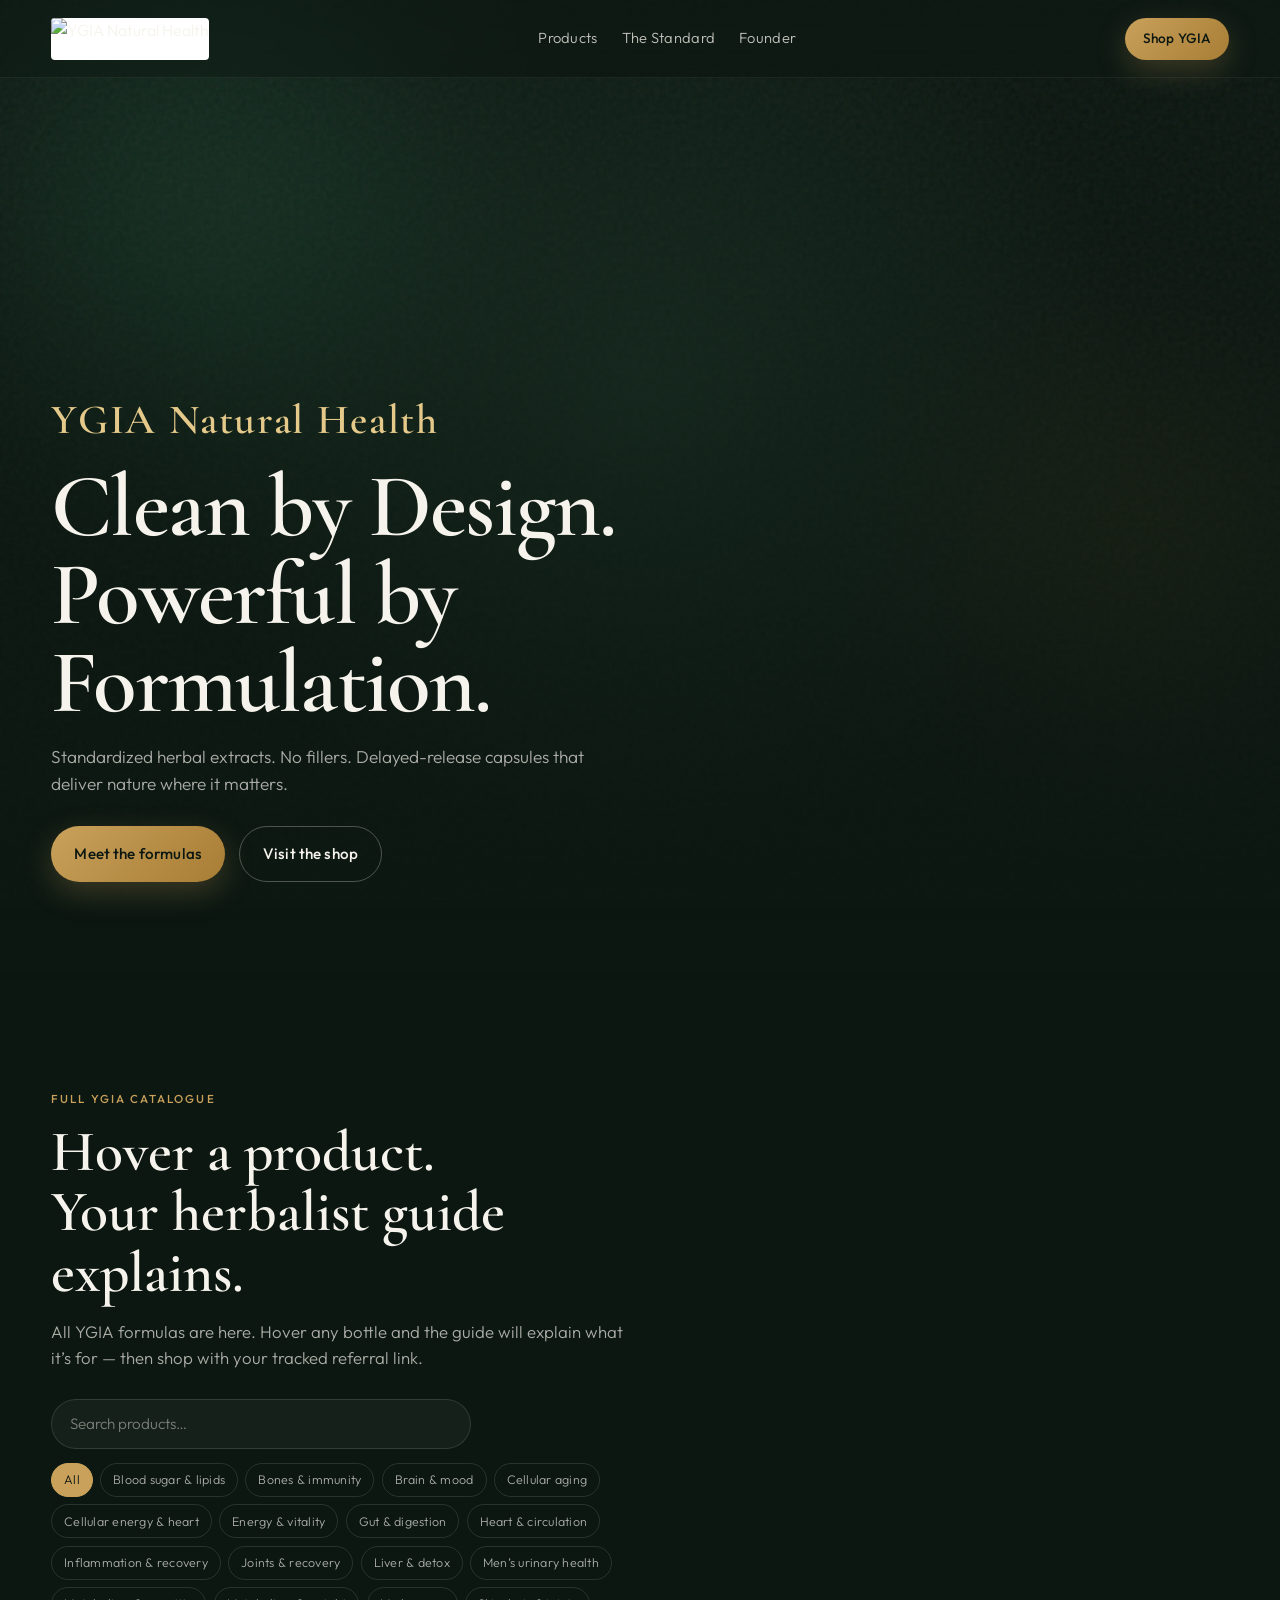
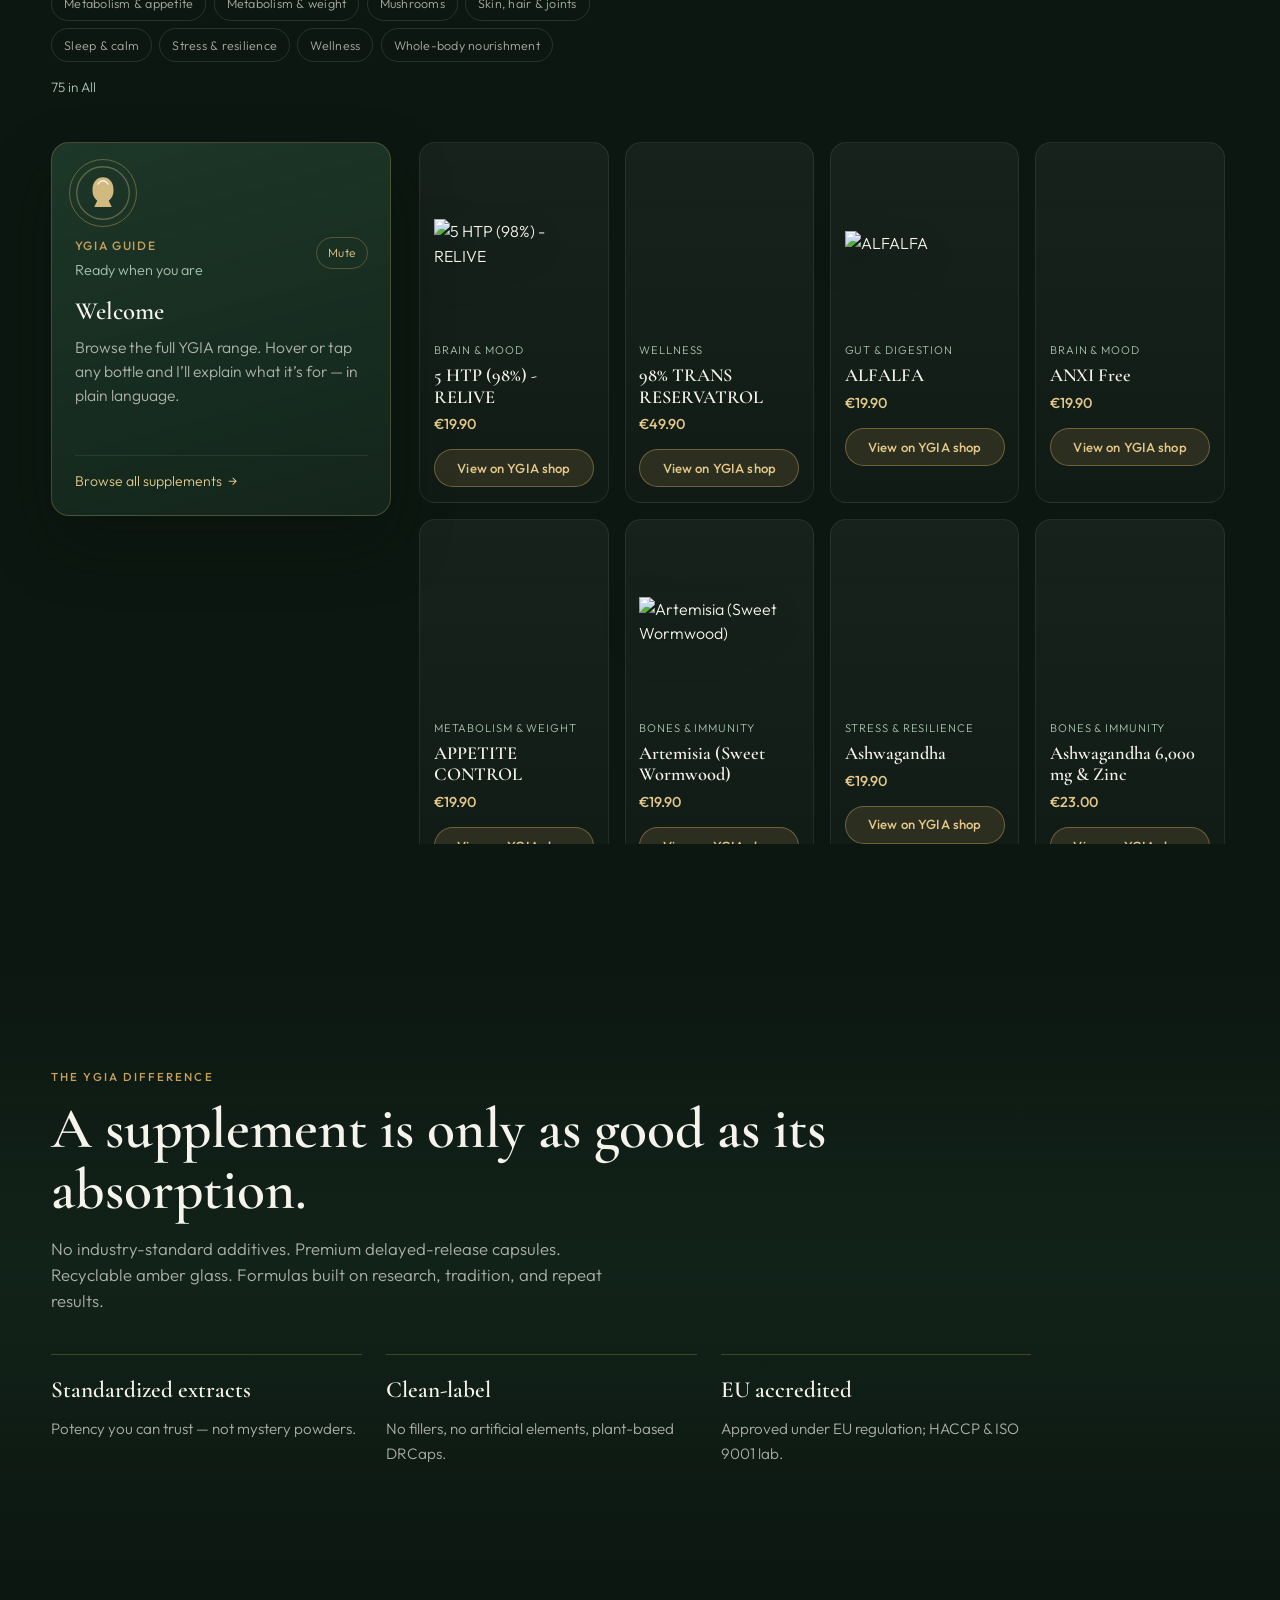
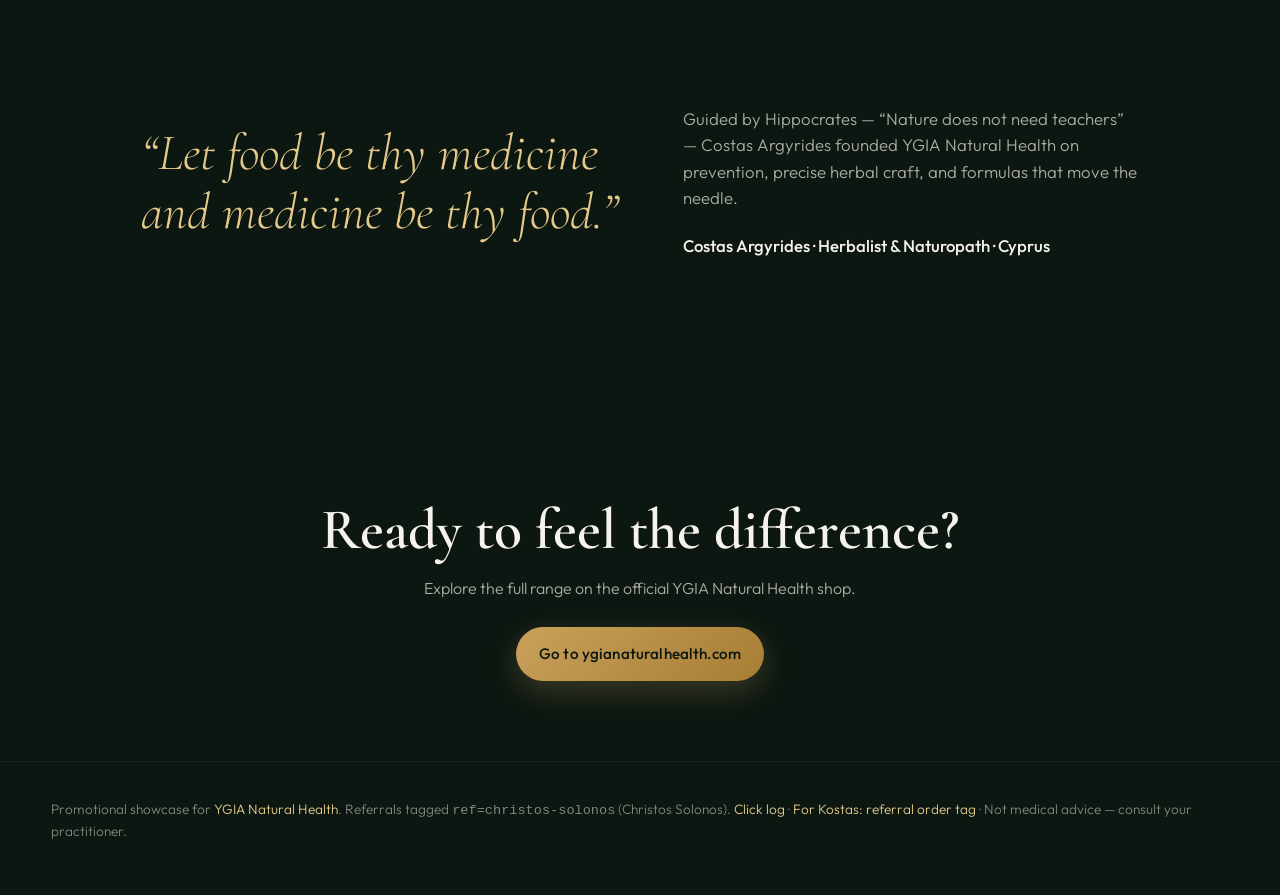
==== index.html @ 32412431 "Add YGIA promotional site with voice guide and referral tracking. Co-authored-by: Cursor <cursoragen" ====
<!DOCTYPE html>
<html lang="en">
<head>
  <meta charset="UTF-8" />
  <meta name="viewport" content="width=device-width, initial-scale=1.0, viewport-fit=cover" />
  <meta name="theme-color" content="#0c1711" />
  <meta name="apple-mobile-web-app-capable" content="yes" />
  <title>YGIA Natural Health — Clean by Design. Powerful by Formulation.</title>
  <meta name="description" content="Promotional showcase for YGIA Natural Health: standardized herbal extracts in delayed-release capsules. Hover or tap a product to hear what it’s for." />
  <link rel="preconnect" href="https://fonts.googleapis.com" />
  <link rel="preconnect" href="https://fonts.gstatic.com" crossorigin />
  <link href="https://fonts.googleapis.com/css2?family=Cormorant+Garamond:ital,wght@0,500;0,600;0,700;1,500&family=Outfit:wght@300;400;500;600&display=swap" rel="stylesheet" />
  <link rel="stylesheet" href="styles.css?v=shopbtn1" />
</head>
<body>
  <div class="ambient" aria-hidden="true">
    <div class="ambient__glow ambient__glow--one"></div>
    <div class="ambient__glow ambient__glow--two"></div>
    <div class="ambient__grain"></div>
  </div>

  <header class="site-header">
    <a class="brand" href="#top" aria-label="YGIA Natural Health home">
      <img src="https://cdn.shopify.com/s/files/1/2675/6274/files/YGIA_NATURAL_LOGO-01.jpg?height=120&width=240" alt="YGIA Natural Health" />
    </a>
    <nav class="nav" id="site-nav">
      <a href="#products">Products</a>
      <a href="#standard">The Standard</a>
      <a href="#founder">Founder</a>
    </nav>
    <a class="btn btn--small header-shop" href="https://ygianaturalhealth.com/collections/all-products" target="_blank" rel="noopener" data-affiliate-link="header-shop">Shop YGIA</a>
    <button type="button" class="menu-toggle" id="menu-toggle" aria-expanded="false" aria-controls="site-nav" aria-label="Open menu">
      <span></span><span></span><span></span>
    </button>
  </header>

  <main id="top">
    <section class="hero">
      <div class="hero__media" aria-hidden="true">
        <img
          src="https://cdn.shopify.com/s/files/1/2675/6274/files/2026WEB_HIGHPOTENCYENZYME-FRONT.png?v=1778497378"
          alt=""
          class="hero__bottle hero__bottle--left"
        />
        <img
          src="https://cdn.shopify.com/s/files/1/2675/6274/files/2026WEB_GLP1SUPPORT-FRONT_1.png?v=1778496040"
          alt=""
          class="hero__bottle hero__bottle--center"
        />
        <img
          src="https://cdn.shopify.com/s/files/1/2675/6274/files/WEB_2025_LONGEVITY_DELAYED_CAPSULE_1.png?v=1752143667"
          alt=""
          class="hero__bottle hero__bottle--right"
        />
      </div>
      <div class="hero__content">
        <p class="brand-mark">YGIA Natural Health</p>
        <h1>Clean by Design.<br />Powerful by Formulation.</h1>
        <p class="hero__lead">
          Standardized herbal extracts. No fillers. Delayed-release capsules that deliver nature where it matters.
        </p>
        <div class="hero__actions">
          <a class="btn" href="#products">Meet the formulas</a>
          <a class="btn btn--ghost" href="https://ygianaturalhealth.com/" target="_blank" rel="noopener" data-affiliate-link="hero-shop">Visit the shop</a>
        </div>
      </div>
    </section>

    <section class="products" id="products">
      <div class="section-intro">
        <p class="eyebrow">Full YGIA catalogue</p>
        <h2 class="headline-desktop">Hover a product.<br />Your herbalist guide explains.</h2>
        <h2 class="headline-mobile">Choose a category.<br />Then tap a product.</h2>
        <p class="section-copy copy-desktop">
          All YGIA formulas are here. Hover any bottle and the guide will explain what it’s for — then shop with your tracked referral link.
        </p>
        <p class="section-copy copy-mobile">
          Pick a health category first to keep the list short. Then tap a bottle to hear what it’s for.
        </p>
        <div class="catalog-tools">
          <button type="button" class="category-back" id="category-back" hidden>
            ← All categories
          </button>
          <label class="catalog-search" id="catalog-search-wrap">
            <span class="visually-hidden">Search products</span>
            <input id="product-search" type="search" placeholder="Search products…" autocomplete="off" />
          </label>
          <div class="catalog-filters" id="product-filters" role="tablist" aria-label="Product categories"></div>
          <p class="catalog-count" id="product-count"></p>
        </div>
      </div>

      <div class="showcase">
        <aside class="guide" id="guide" aria-live="polite">
          <button type="button" class="guide__handle" id="guide-toggle" aria-expanded="false" aria-label="Expand guide">
            <span></span>
          </button>
          <div class="guide__top">
            <div class="guide__avatar" aria-hidden="true">
              <span class="guide__pulse"></span>
              <svg viewBox="0 0 64 64" fill="none" xmlns="http://www.w3.org/2000/svg">
                <circle cx="32" cy="32" r="30" stroke="currentColor" stroke-width="1.5" opacity=".35"/>
                <path d="M32 14c-6.5 0-12 5.2-12 14v2c0 4.4 2.1 8.3 5.4 10.8L22 48h20l-3.4-7.2C41.9 38.3 44 34.4 44 30v-2c0-8.8-5.5-14-12-14z" fill="currentColor" opacity=".9"/>
                <path d="M26 22c2-3 5-4 6-4s4 1 6 4" stroke="#f3efe6" stroke-width="1.5" stroke-linecap="round"/>
              </svg>
            </div>
            <div class="guide__header">
              <div class="guide__meta">
                <p class="guide__label">YGIA Guide</p>
                <p class="guide__status" id="guide-status">Ready when you are</p>
              </div>
              <button type="button" class="guide__mute" id="guide-mute" aria-pressed="false" title="Mute voice">Mute</button>
            </div>
          </div>
          <div class="guide__speech">
            <p class="guide__product" id="guide-product">Welcome</p>
            <p class="guide__text" id="guide-text">
              Tap or hover any product and I’ll explain what it’s formulated for — heart, metabolism, calm, longevity, and more.
            </p>
          </div>
          <a class="guide__cta" id="guide-cta" href="https://ygianaturalhealth.com/collections/all-products" target="_blank" rel="noopener">
            Browse all supplements
          </a>
        </aside>

        <div class="product-grid" id="product-grid" role="list"></div>
      </div>
    </section>

    <section class="standard" id="standard">
      <div class="standard__inner">
        <p class="eyebrow">The YGIA difference</p>
        <h2>A supplement is only as good as its absorption.</h2>
        <p class="section-copy">
          No industry-standard additives. Premium delayed-release capsules. Recyclable amber glass. Formulas built on research, tradition, and repeat results.
        </p>
        <ul class="pillars">
          <li>
            <strong>Standardized extracts</strong>
            <span>Potency you can trust — not mystery powders.</span>
          </li>
          <li>
            <strong>Clean-label</strong>
            <span>No fillers, no artificial elements, plant-based DRCaps.</span>
          </li>
          <li>
            <strong>EU accredited</strong>
            <span>Approved under EU regulation; HACCP &amp; ISO 9001 lab.</span>
          </li>
        </ul>
      </div>
    </section>

    <section class="founder" id="founder">
      <blockquote>
        <p>“Let food be thy medicine and medicine be thy food.”</p>
      </blockquote>
      <div class="founder__body">
        <p>
          Guided by Hippocrates — “Nature does not need teachers” — Costas Argyrides founded YGIA Natural Health on prevention, precise herbal craft, and formulas that move the needle.
        </p>
        <p class="founder__name">Costas Argyrides · Herbalist &amp; Naturopath · Cyprus</p>
      </div>
    </section>

    <section class="closing">
      <h2>Ready to feel the difference?</h2>
      <p>Explore the full range on the official YGIA Natural Health shop.</p>
      <a class="btn" href="https://ygianaturalhealth.com/" target="_blank" rel="noopener" data-affiliate-link="closing-shop">Go to ygianaturalhealth.com</a>
    </section>
  </main>

  <nav class="mobile-dock" aria-label="Mobile shortcuts">
    <a href="#products">Products</a>
    <a href="https://ygianaturalhealth.com/collections/all-products" target="_blank" rel="noopener" data-affiliate-link="mobile-dock-shop">Shop</a>
    <a href="#founder">About</a>
  </nav>

  <footer class="site-footer">
    <p>
      Promotional showcase for
      <a href="https://ygianaturalhealth.com/" target="_blank" rel="noopener" data-affiliate-link="footer">YGIA Natural Health</a>.
      Referrals tagged <code>ref=christos-solonos</code> (Christos Solonos).
      <a href="clicks.html">Click log</a>
      ·
      <a href="kostas-email-setup.html">For Kostas: referral order tag</a>
      · Not medical advice — consult your practitioner.
    </p>
  </footer>

  <script src="affiliate.js"></script>
  <script src="products.js"></script>
  <script src="app.js"></script>
</body>
</html>
---- styles.css ----
:root {
  --forest: #14261c;
  --forest-deep: #0c1711;
  --moss: #2f5a42;
  --sage: #a8c4b0;
  --mist: #e7efe8;
  --ivory: #f6f3ec;
  --amber: #c9a15b;
  --amber-soft: #e4c98a;
  --ink: #1c241e;
  --muted: rgba(246, 243, 236, 0.68);
  --glass: rgba(246, 243, 236, 0.08);
  --line: rgba(201, 161, 91, 0.28);
  --font-display: "Cormorant Garamond", Georgia, serif;
  --font-body: "Outfit", system-ui, sans-serif;
  --radius: 18px;
  --shadow: 0 28px 60px rgba(8, 16, 12, 0.35);
}

*,
*::before,
*::after {
  box-sizing: border-box;
}

html {
  scroll-behavior: smooth;
}

body {
  margin: 0;
  min-height: 100vh;
  font-family: var(--font-body);
  font-weight: 300;
  color: var(--ivory);
  background: var(--forest-deep);
  line-height: 1.55;
  overflow-x: hidden;
}

img {
  max-width: 100%;
  display: block;
}

a {
  color: inherit;
  text-decoration: none;
}

.ambient {
  position: fixed;
  inset: 0;
  pointer-events: none;
  z-index: 0;
  overflow: hidden;
}

.ambient__glow {
  position: absolute;
  border-radius: 50%;
  filter: blur(80px);
  opacity: 0.55;
}

.ambient__glow--one {
  width: 52vw;
  height: 52vw;
  top: -12%;
  left: -10%;
  background: radial-gradient(circle, #2d6a4a 0%, transparent 70%);
  animation: drift 18s ease-in-out infinite alternate;
}

.ambient__glow--two {
  width: 40vw;
  height: 40vw;
  right: -8%;
  bottom: 10%;
  background: radial-gradient(circle, #8a6a2e 0%, transparent 70%);
  opacity: 0.28;
  animation: drift 22s ease-in-out infinite alternate-reverse;
}

.ambient__grain {
  position: absolute;
  inset: 0;
  opacity: 0.08;
  background-image: url("data:image/svg+xml,%3Csvg viewBox='0 0 200 200' xmlns='http://www.w3.org/2000/svg'%3E%3Cfilter id='n'%3E%3CfeTurbulence type='fractalNoise' baseFrequency='0.85' numOctaves='4' stitchTiles='stitch'/%3E%3C/filter%3E%3Crect width='100%25' height='100%25' filter='url(%23n)'/%3E%3C/svg%3E");
}

@keyframes drift {
  from { transform: translate3d(0, 0, 0) scale(1); }
  to { transform: translate3d(4%, 6%, 0) scale(1.08); }
}

.site-header,
main,
.site-footer {
  position: relative;
  z-index: 1;
}

.site-header {
  display: flex;
  align-items: center;
  justify-content: space-between;
  gap: 1.5rem;
  padding: 1.1rem clamp(1.25rem, 4vw, 3.5rem);
  border-bottom: 1px solid rgba(255, 255, 255, 0.06);
  backdrop-filter: blur(14px);
  background: rgba(12, 23, 17, 0.55);
  position: sticky;
  top: 0;
  z-index: 20;
}

.brand img {
  height: 42px;
  width: auto;
  border-radius: 4px;
  mix-blend-mode: lighten;
  background: #fff;
}

.nav {
  display: flex;
  gap: 1.5rem;
  font-size: 0.92rem;
  letter-spacing: 0.02em;
}

.nav a {
  opacity: 0.78;
  transition: opacity 0.2s ease, color 0.2s ease;
}

.nav a:hover {
  opacity: 1;
  color: var(--amber-soft);
}

.btn {
  display: inline-flex;
  align-items: center;
  justify-content: center;
  padding: 0.95rem 1.45rem;
  border-radius: 999px;
  background: linear-gradient(135deg, var(--amber), #a87d35);
  color: var(--forest-deep);
  font-weight: 500;
  font-size: 0.95rem;
  letter-spacing: 0.01em;
  transition: transform 0.25s ease, box-shadow 0.25s ease, filter 0.25s ease;
  box-shadow: 0 10px 30px rgba(201, 161, 91, 0.25);
}

.btn:hover {
  transform: translateY(-2px);
  filter: brightness(1.05);
}

.btn--small {
  padding: 0.65rem 1.1rem;
  font-size: 0.85rem;
}

.btn--ghost {
  background: transparent;
  color: var(--ivory);
  border: 1px solid rgba(246, 243, 236, 0.28);
  box-shadow: none;
}

.btn--ghost:hover {
  border-color: var(--amber);
  color: var(--amber-soft);
}

.hero {
  min-height: min(100vh, 920px);
  display: grid;
  align-items: end;
  padding: clamp(2rem, 6vw, 5rem) clamp(1.25rem, 4vw, 3.5rem) clamp(3rem, 8vw, 6rem);
  position: relative;
  isolation: isolate;
}

.hero__media {
  position: absolute;
  inset: 0;
  z-index: -1;
  display: grid;
  place-items: center;
  overflow: hidden;
}

.hero__media::after {
  content: "";
  position: absolute;
  inset: 0;
  background:
    linear-gradient(180deg, rgba(12, 23, 17, 0.25) 0%, rgba(12, 23, 17, 0.55) 42%, rgba(12, 23, 17, 0.92) 100%),
    radial-gradient(ellipse at 50% 35%, rgba(47, 90, 66, 0.45), transparent 55%);
}

.hero__bottle {
  position: absolute;
  width: min(28vw, 320px);
  filter: drop-shadow(0 30px 40px rgba(0, 0, 0, 0.45));
  animation: float 7s ease-in-out infinite;
}

.hero__bottle--left {
  left: 8%;
  top: 18%;
  transform: rotate(-8deg);
  opacity: 0.7;
  animation-delay: -1.5s;
}

.hero__bottle--center {
  width: min(36vw, 420px);
  top: 8%;
  animation-duration: 8.5s;
}

.hero__bottle--right {
  right: 8%;
  top: 22%;
  transform: rotate(8deg);
  opacity: 0.7;
  animation-delay: -3s;
}

@keyframes float {
  0%, 100% { translate: 0 0; }
  50% { translate: 0 -14px; }
}

.hero__content {
  max-width: 720px;
  animation: rise 1s ease both;
}

.brand-mark {
  font-family: var(--font-display);
  font-size: clamp(1.8rem, 4vw, 2.6rem);
  font-weight: 600;
  letter-spacing: 0.04em;
  color: var(--amber-soft);
  margin: 0 0 0.65rem;
}

.hero h1 {
  font-family: var(--font-display);
  font-size: clamp(2.8rem, 8vw, 5.6rem);
  font-weight: 600;
  line-height: 0.98;
  margin: 0 0 1.1rem;
  letter-spacing: -0.02em;
}

.hero__lead {
  max-width: 34rem;
  font-size: 1.08rem;
  color: var(--muted);
  margin: 0 0 1.8rem;
}

.hero__actions {
  display: flex;
  flex-wrap: wrap;
  gap: 0.85rem;
}

@keyframes rise {
  from { opacity: 0; transform: translateY(24px); }
  to { opacity: 1; transform: translateY(0); }
}

.products,
.standard,
.founder,
.closing {
  padding: clamp(4rem, 10vw, 7rem) clamp(1.25rem, 4vw, 3.5rem);
}

.section-intro {
  max-width: 640px;
  margin-bottom: 2.75rem;
}

.eyebrow {
  text-transform: uppercase;
  letter-spacing: 0.18em;
  font-size: 0.72rem;
  color: var(--amber);
  margin: 0 0 0.85rem;
  font-weight: 500;
}

.section-intro h2,
.standard h2,
.closing h2 {
  font-family: var(--font-display);
  font-size: clamp(2.2rem, 5vw, 3.6rem);
  line-height: 1.05;
  font-weight: 600;
  margin: 0 0 1rem;
}

.section-copy {
  color: var(--muted);
  max-width: 36rem;
  margin: 0;
  font-size: 1.05rem;
}

.visually-hidden {
  position: absolute;
  width: 1px;
  height: 1px;
  padding: 0;
  margin: -1px;
  overflow: hidden;
  clip: rect(0, 0, 0, 0);
  border: 0;
}

.catalog-tools {
  margin-top: 1.75rem;
  display: grid;
  gap: 0.9rem;
  max-width: 920px;
}

.catalog-search input {
  width: 100%;
  max-width: 420px;
  appearance: none;
  border: 1px solid rgba(255, 255, 255, 0.12);
  background: rgba(255, 255, 255, 0.04);
  color: var(--ivory);
  border-radius: 999px;
  padding: 0.75rem 1.1rem;
  font: inherit;
  font-size: 0.95rem;
}

.catalog-search input::placeholder {
  color: rgba(246, 243, 236, 0.45);
}

.catalog-search input:focus {
  outline: none;
  border-color: rgba(201, 161, 91, 0.55);
}

.catalog-filters {
  display: flex;
  flex-wrap: wrap;
  gap: 0.45rem;
}

.catalog-filters button {
  appearance: none;
  border: 1px solid rgba(255, 255, 255, 0.12);
  background: transparent;
  color: var(--muted);
  border-radius: 999px;
  padding: 0.4rem 0.75rem;
  font: inherit;
  font-size: 0.78rem;
  letter-spacing: 0.02em;
  cursor: pointer;
  transition: border-color 0.2s ease, color 0.2s ease, background 0.2s ease;
}

.catalog-filters button:hover,
.catalog-filters button.is-active {
  color: var(--forest-deep);
  background: var(--amber);
  border-color: var(--amber);
}

.catalog-count {
  margin: 0;
  color: var(--sage);
  font-size: 0.85rem;
}

.category-back {
  display: none;
  appearance: none;
  border: 1px solid rgba(201, 161, 91, 0.35);
  background: rgba(201, 161, 91, 0.1);
  color: var(--amber-soft);
  border-radius: 999px;
  padding: 0.55rem 0.95rem;
  font: inherit;
  font-size: 0.88rem;
  font-weight: 500;
  cursor: pointer;
  width: fit-content;
}

.category-back:active {
  filter: brightness(1.08);
}

.category-card {
  appearance: none;
  width: 100%;
  border: 1px solid rgba(255, 255, 255, 0.1);
  background: linear-gradient(90deg, rgba(255, 255, 255, 0.05), rgba(255, 255, 255, 0.02));
  border-radius: 18px;
  color: inherit;
  font: inherit;
  text-align: left;
  cursor: pointer;
  display: grid;
  grid-template-columns: 72px 1fr auto;
  gap: 0.85rem;
  align-items: center;
  padding: 0.7rem 0.9rem 0.7rem 0.7rem;
  min-height: 92px;
  -webkit-tap-highlight-color: transparent;
}

.category-card:active {
  border-color: rgba(201, 161, 91, 0.55);
  background: linear-gradient(90deg, rgba(201, 161, 91, 0.14), rgba(255, 255, 255, 0.03));
}

.category-card__image {
  width: 72px;
  height: 72px;
  display: grid;
  place-items: center;
}

.category-card__image img {
  max-width: 68px;
  max-height: 68px;
  filter: drop-shadow(0 8px 12px rgba(0, 0, 0, 0.3));
}

.category-card__name {
  margin: 0 0 0.2rem;
  font-family: var(--font-display);
  font-size: 1.15rem;
  font-weight: 600;
  line-height: 1.15;
}

.category-card__count {
  margin: 0;
  color: var(--sage);
  font-size: 0.82rem;
}

.category-card__chevron {
  color: var(--amber-soft);
  font-size: 1.1rem;
}


.showcase {
  display: grid;
  grid-template-columns: minmax(260px, 340px) 1fr;
  gap: 1.75rem;
  align-items: start;
}

.guide {
  position: sticky;
  top: 5.5rem;
  padding: 1.4rem;
  border: 1px solid var(--line);
  border-radius: var(--radius);
  background:
    linear-gradient(165deg, rgba(47, 90, 66, 0.35), rgba(20, 38, 28, 0.85)),
    rgba(20, 38, 28, 0.9);
  box-shadow: var(--shadow);
  min-height: 320px;
  display: flex;
  flex-direction: column;
  gap: 1rem;
  transition: border-color 0.3s ease, box-shadow 0.3s ease;
}

.guide.is-active {
  border-color: rgba(201, 161, 91, 0.55);
  box-shadow: 0 28px 60px rgba(8, 16, 12, 0.45), 0 0 0 1px rgba(201, 161, 91, 0.15);
}

.guide__avatar {
  width: 56px;
  height: 56px;
  color: var(--amber-soft);
  position: relative;
}

.guide__pulse {
  position: absolute;
  inset: -6px;
  border-radius: 50%;
  border: 1px solid rgba(201, 161, 91, 0.45);
  animation: pulse 2.4s ease-out infinite;
}

@keyframes pulse {
  0% { transform: scale(0.9); opacity: 0.8; }
  100% { transform: scale(1.25); opacity: 0; }
}

.guide__header {
  display: flex;
  align-items: flex-start;
  justify-content: space-between;
  gap: 0.75rem;
}

.guide__mute {
  appearance: none;
  border: 1px solid rgba(201, 161, 91, 0.35);
  background: transparent;
  color: var(--amber-soft);
  border-radius: 999px;
  padding: 0.35rem 0.7rem;
  font: inherit;
  font-size: 0.75rem;
  letter-spacing: 0.04em;
  cursor: pointer;
  flex-shrink: 0;
}

.guide__mute[aria-pressed="true"] {
  border-color: rgba(246, 243, 236, 0.25);
  color: var(--muted);
}

.guide.is-speaking .guide__avatar {
  color: var(--amber);
}

.guide.is-speaking .guide__pulse {
  animation-duration: 1.1s;
  border-color: rgba(228, 201, 138, 0.8);
}

.guide__label {
  margin: 0;
  font-size: 0.75rem;
  letter-spacing: 0.14em;
  text-transform: uppercase;
  color: var(--amber);
  font-weight: 500;
}

.guide__status {
  margin: 0.2rem 0 0;
  font-size: 0.9rem;
  color: var(--sage);
}

.guide__speech {
  flex: 1;
}

.guide__product {
  font-family: var(--font-display);
  font-size: 1.55rem;
  margin: 0 0 0.55rem;
  font-weight: 600;
  line-height: 1.15;
}

.guide__text {
  margin: 0;
  color: var(--muted);
  font-size: 0.98rem;
  min-height: 6.5rem;
}

.guide__text.is-typing::after {
  content: "▍";
  margin-left: 2px;
  animation: blink 0.9s steps(1) infinite;
  color: var(--amber);
}

@keyframes blink {
  50% { opacity: 0; }
}

.guide__cta {
  display: inline-flex;
  align-items: center;
  gap: 0.4rem;
  font-size: 0.88rem;
  color: var(--amber-soft);
  border-top: 1px solid rgba(255, 255, 255, 0.08);
  padding-top: 0.95rem;
  transition: gap 0.2s ease;
}

.guide__cta::after {
  content: "→";
}

.guide__cta:hover {
  gap: 0.7rem;
}

.product-grid {
  display: grid;
  grid-template-columns: repeat(auto-fill, minmax(180px, 1fr));
  gap: 1rem;
  max-height: min(78vh, 920px);
  overflow: auto;
  padding-right: 0.25rem;
  scrollbar-width: thin;
  scrollbar-color: rgba(201, 161, 91, 0.45) transparent;
}

.product {
  border: 1px solid rgba(255, 255, 255, 0.08);
  background: linear-gradient(180deg, rgba(255, 255, 255, 0.05), rgba(255, 255, 255, 0.02));
  border-radius: 16px;
  padding: 1rem 0.85rem 0.95rem;
  color: inherit;
  text-align: left;
  transition: transform 0.25s ease, border-color 0.25s ease, background 0.25s ease;
  display: flex;
  flex-direction: column;
  gap: 0.55rem;
}

.product__main {
  appearance: none;
  border: 0;
  background: transparent;
  color: inherit;
  font: inherit;
  text-align: left;
  padding: 0;
  cursor: pointer;
  width: 100%;
  display: flex;
  flex-direction: column;
}

.product:hover,
.product:focus-within,
.product.is-active {
  transform: translateY(-6px);
  border-color: rgba(201, 161, 91, 0.5);
  background: linear-gradient(180deg, rgba(201, 161, 91, 0.12), rgba(255, 255, 255, 0.03));
  outline: none;
}

.product__image {
  height: 170px;
  display: grid;
  place-items: center;
  margin-bottom: 0.85rem;
}

.product__image img {
  max-height: 160px;
  width: auto;
  transition: transform 0.35s ease;
  filter: drop-shadow(0 12px 18px rgba(0, 0, 0, 0.35));
}

.product:hover .product__image img,
.product.is-active .product__image img {
  transform: scale(1.06) translateY(-4px);
}

.product__tag {
  display: block;
  font-size: 0.7rem;
  letter-spacing: 0.08em;
  text-transform: uppercase;
  color: var(--sage);
  margin-bottom: 0.35rem;
}

.product__name {
  font-family: var(--font-display);
  font-size: 1.15rem;
  line-height: 1.15;
  margin: 0 0 0.35rem;
  font-weight: 600;
}

.product__price {
  margin: 0 0 0.15rem;
  color: var(--amber-soft);
  font-size: 0.9rem;
  font-weight: 500;
}

.product__shop {
  display: inline-flex;
  align-items: center;
  justify-content: center;
  align-self: stretch;
  min-height: 38px;
  margin-top: 0.15rem;
  border-radius: 999px;
  border: 1px solid rgba(201, 161, 91, 0.45);
  background: rgba(201, 161, 91, 0.14);
  color: var(--amber-soft);
  font-size: 0.82rem;
  font-weight: 500;
  letter-spacing: 0.01em;
  text-decoration: none;
  transition: background 0.2s ease, border-color 0.2s ease, color 0.2s ease;
}

.product__shop:hover,
.product__shop:focus-visible {
  background: linear-gradient(135deg, var(--amber), #a87d35);
  border-color: transparent;
  color: var(--forest-deep);
  outline: none;
}

.standard {
  background:
    linear-gradient(180deg, transparent, rgba(47, 90, 66, 0.18), transparent);
}

.standard__inner {
  max-width: 980px;
}

.pillars {
  list-style: none;
  padding: 0;
  margin: 2.5rem 0 0;
  display: grid;
  grid-template-columns: repeat(3, 1fr);
  gap: 1.5rem;
}

.pillars li {
  padding-top: 1.1rem;
  border-top: 1px solid var(--line);
}

.pillars strong {
  display: block;
  font-family: var(--font-display);
  font-size: 1.45rem;
  font-weight: 600;
  margin-bottom: 0.45rem;
}

.pillars span {
  color: var(--muted);
  font-size: 0.95rem;
}

.founder {
  display: grid;
  grid-template-columns: 1.1fr 1fr;
  gap: 2.5rem;
  align-items: center;
  max-width: 1100px;
  margin: 0 auto;
}

.founder blockquote {
  margin: 0;
}

.founder blockquote p {
  font-family: var(--font-display);
  font-size: clamp(2rem, 4.5vw, 3.2rem);
  font-style: italic;
  line-height: 1.15;
  margin: 0;
  color: var(--amber-soft);
}

.founder__body p {
  color: var(--muted);
  font-size: 1.05rem;
}

.founder__name {
  color: var(--ivory) !important;
  font-weight: 500;
  margin-top: 1.4rem !important;
}

.closing {
  text-align: center;
  padding-bottom: 5rem;
}

.closing p {
  color: var(--muted);
  margin: 0 0 1.6rem;
}

.site-footer {
  padding: 1.5rem clamp(1.25rem, 4vw, 3.5rem) 2.5rem;
  border-top: 1px solid rgba(255, 255, 255, 0.06);
  color: rgba(246, 243, 236, 0.5);
  font-size: 0.85rem;
}

.site-footer a {
  color: var(--amber-soft);
}

.headline-mobile,
.copy-mobile,
.menu-toggle,
.mobile-dock,
.guide__handle {
  display: none;
}

.guide__top {
  display: contents;
}

@media (max-width: 960px) {
  .showcase {
    grid-template-columns: 1fr;
    padding-bottom: 11rem;
  }

  .guide {
    position: fixed;
    left: 0.75rem;
    right: 0.75rem;
    bottom: calc(0.75rem + env(safe-area-inset-bottom, 0px));
    top: auto;
    z-index: 40;
    min-height: 0;
    max-height: 46vh;
    overflow: auto;
    box-shadow: 0 -16px 48px rgba(0, 0, 0, 0.5);
  }

  .guide__text {
    min-height: 0;
  }

  .pillars,
  .founder {
    grid-template-columns: 1fr;
  }

  .hero__bottle--left,
  .hero__bottle--right {
    display: none;
  }

  .hero__bottle--center {
    width: min(70vw, 360px);
    top: 6%;
  }
}

/* Phone layout — different composition from desktop */
@media (max-width: 768px) {
  body {
    padding-bottom: calc(4.5rem + env(safe-area-inset-bottom, 0px));
  }

  .headline-desktop,
  .copy-desktop {
    display: none !important;
  }

  a.header-shop,
  .header-shop {
    display: none !important;
  }

  .headline-mobile,
  .copy-mobile {
    display: block;
  }

  .site-header {
    padding: 0.75rem 1rem;
    gap: 0.75rem;
  }

  .brand img {
    height: 34px;
  }

  .menu-toggle {
    display: inline-flex;
    flex-direction: column;
    justify-content: center;
    gap: 5px;
    width: 42px;
    height: 42px;
    margin-left: auto;
    border: 1px solid rgba(255, 255, 255, 0.14);
    border-radius: 12px;
    background: rgba(255, 255, 255, 0.04);
    padding: 0 11px;
    cursor: pointer;
  }

  .menu-toggle span {
    display: block;
    height: 2px;
    width: 100%;
    background: var(--ivory);
    border-radius: 2px;
  }

  .nav {
    display: none;
    position: absolute;
    top: calc(100% + 0.35rem);
    left: 0.75rem;
    right: 0.75rem;
    flex-direction: column;
    gap: 0;
    padding: 0.4rem;
    border-radius: 16px;
    border: 1px solid var(--line);
    background: rgba(12, 23, 17, 0.96);
    backdrop-filter: blur(16px);
    box-shadow: var(--shadow);
    z-index: 50;
  }

  .nav.is-open {
    display: flex;
  }

  .nav a {
    padding: 0.9rem 1rem;
    border-radius: 12px;
    opacity: 1;
  }

  .nav a:active {
    background: rgba(201, 161, 91, 0.12);
  }

  .hero {
    min-height: auto;
    padding: 1.5rem 1rem 2.25rem;
    align-items: end;
  }

  .hero__media {
    position: relative;
    height: 220px;
    margin: 0 -1rem 1rem;
  }

  .hero__media::after {
    background:
      linear-gradient(180deg, rgba(12, 23, 17, 0.15) 0%, rgba(12, 23, 17, 0.88) 78%, var(--forest-deep) 100%);
  }

  .hero__bottle--center {
    width: min(58vw, 220px);
    top: 8%;
    position: absolute;
    left: 50%;
    transform: translateX(-50%);
  }

  .hero__content {
    max-width: none;
  }

  .brand-mark {
    font-size: 1.35rem;
  }

  .hero h1 {
    font-size: clamp(2.1rem, 11vw, 2.8rem);
  }

  .hero__lead {
    font-size: 0.98rem;
    margin-bottom: 1.25rem;
  }

  .hero__actions {
    display: grid;
    grid-template-columns: 1fr;
    gap: 0.65rem;
  }

  .hero__actions .btn {
    width: 100%;
    min-height: 48px;
  }

  .products,
  .standard,
  .founder,
  .closing {
    padding: 2.5rem 1rem;
  }

  .products {
    padding-bottom: 8.5rem;
  }

  .section-intro {
    margin-bottom: 1.25rem;
  }

  .section-intro h2 {
    font-size: clamp(1.85rem, 8vw, 2.4rem);
  }

  .catalog-tools {
    margin-top: 1.1rem;
    gap: 0.7rem;
  }

  .category-back:not([hidden]) {
    display: inline-flex;
    align-items: center;
    min-height: 42px;
  }

  .catalog-search input {
    max-width: none;
    min-height: 46px;
    font-size: 1rem;
  }

  .catalog-filters {
    display: none;
  }

  .product-grid.is-categories {
    display: flex !important;
    flex-direction: column;
    gap: 0.65rem;
  }

  .showcase {
    display: block;
    padding-bottom: 0;
  }

  /* Phone product format: list rows instead of card grid */
  .product-grid {
    display: flex !important;
    flex-direction: column;
    gap: 0.65rem;
    max-height: none !important;
    overflow: visible !important;
    padding-right: 0;
  }

  .product {
    display: grid !important;
    grid-template-columns: 88px 1fr;
    grid-template-areas:
      "main main"
      "shop shop";
    gap: 0.55rem;
    padding: 0.65rem 0.75rem 0.75rem;
    border-radius: 18px;
    min-height: 0;
    -webkit-tap-highlight-color: transparent;
  }

  .product__main {
    display: grid;
    grid-template-columns: 88px 1fr;
    grid-template-areas:
      "image tag"
      "image name"
      "image price";
    column-gap: 0.85rem;
    row-gap: 0.15rem;
    align-items: center;
  }

  .product:hover,
  .product:focus-within,
  .product.is-active {
    transform: none;
  }

  .product.is-active {
    border-color: rgba(201, 161, 91, 0.65);
    background: linear-gradient(90deg, rgba(201, 161, 91, 0.16), rgba(255, 255, 255, 0.03));
  }

  .product__image {
    grid-area: image;
    height: 88px;
    width: 88px;
    margin: 0;
  }

  .product__image img {
    max-height: 84px;
    max-width: 84px;
  }

  .product:hover .product__image img,
  .product.is-active .product__image img {
    transform: scale(1.04);
  }

  .product__tag {
    grid-area: tag;
    margin: 0;
    font-size: 0.62rem;
  }

  .product__name {
    grid-area: name;
    font-size: 1.05rem;
    margin: 0;
  }

  .product__price {
    grid-area: price;
    font-size: 0.92rem;
  }

  .product__shop {
    grid-area: shop;
    min-height: 42px;
    width: 100%;
  }

  /* Collapsible bottom guide sheet — compact by default */
  .guide__handle {
    display: flex;
    justify-content: center;
    align-items: center;
    width: 100%;
    border: 0;
    background: transparent;
    padding: 0.1rem 0 0.4rem;
    cursor: pointer;
  }

  .guide__handle span {
    width: 42px;
    height: 4px;
    border-radius: 99px;
    background: rgba(246, 243, 236, 0.28);
  }

  .guide__top {
    display: flex;
    align-items: center;
    gap: 0.65rem;
  }

  .guide {
    left: 0;
    right: 0;
    bottom: calc(3.6rem + env(safe-area-inset-bottom, 0px));
    border-radius: 20px 20px 0 0;
    padding: 0.4rem 0.9rem 0.75rem;
    max-height: none;
    height: auto;
    overflow: hidden;
    transition: max-height 0.28s ease;
  }

  /* Collapsed: header + ~2 lines of explanation */
  .guide:not(.is-expanded) {
    max-height: 7.6rem;
  }

  .guide:not(.is-expanded) .guide__product {
    font-size: 1.05rem;
    margin-bottom: 0.2rem;
    white-space: nowrap;
    overflow: hidden;
    text-overflow: ellipsis;
  }

  .guide:not(.is-expanded) .guide__text {
    display: -webkit-box;
    -webkit-box-orient: vertical;
    -webkit-line-clamp: 2;
    line-clamp: 2;
    overflow: hidden;
    font-size: 0.86rem;
    line-height: 1.35;
    min-height: 0;
  }

  .guide:not(.is-expanded) .guide__cta,
  .guide:not(.is-expanded) .guide__mute {
    display: none;
  }

  .guide:not(.is-expanded) .guide__status {
    font-size: 0.78rem;
    white-space: nowrap;
    overflow: hidden;
    text-overflow: ellipsis;
    max-width: 52vw;
  }

  .guide:not(.is-expanded) .guide__avatar {
    width: 34px;
    height: 34px;
  }

  /* Expanded only when viewer opens it */
  .guide.is-expanded {
    max-height: min(52vh, 420px);
    overflow: auto;
    padding-bottom: 1rem;
  }

  .guide.is-expanded .guide__text {
    display: block;
    -webkit-line-clamp: unset;
    line-clamp: unset;
    font-size: 0.95rem;
  }

  .guide.is-expanded .guide__cta,
  .guide.is-expanded .guide__mute {
    display: inline-flex;
  }

  .guide__avatar {
    width: 40px;
    height: 40px;
    flex-shrink: 0;
  }

  .guide__product {
    font-size: 1.15rem;
  }

  .guide__cta {
    min-height: 46px;
    justify-content: center;
    border: 1px solid rgba(201, 161, 91, 0.35);
    border-radius: 999px;
    margin-top: 0.35rem;
    padding: 0.7rem 1rem;
    background: rgba(201, 161, 91, 0.12);
  }

  .guide__handle::after {
    content: "Swipe up for more";
    position: absolute;
    right: 1rem;
    top: 0.55rem;
    font-size: 0.68rem;
    letter-spacing: 0.04em;
    color: rgba(246, 243, 236, 0.45);
    pointer-events: none;
  }

  .guide.is-expanded .guide__handle::after {
    content: "Tap to shrink";
  }

  .guide__handle {
    position: relative;
  }

  .mobile-dock {
    display: grid;
    grid-template-columns: repeat(3, 1fr);
    position: fixed;
    left: 0;
    right: 0;
    bottom: 0;
    z-index: 45;
    background: rgba(12, 23, 17, 0.94);
    backdrop-filter: blur(16px);
    border-top: 1px solid rgba(255, 255, 255, 0.08);
    padding: 0.45rem 0.4rem calc(0.45rem + env(safe-area-inset-bottom, 0px));
  }

  .mobile-dock a {
    text-align: center;
    font-size: 0.78rem;
    font-weight: 500;
    letter-spacing: 0.02em;
    padding: 0.65rem 0.3rem;
    color: var(--muted);
  }

  .mobile-dock a:active {
    color: var(--amber-soft);
  }

  .founder {
    gap: 1.25rem;
  }

  .founder blockquote p {
    font-size: 1.55rem;
  }

  .closing {
    padding-bottom: 2rem;
  }

  .site-footer {
    padding: 1.25rem 1rem 1.5rem;
    font-size: 0.78rem;
  }
}

@media (max-width: 420px) {
  .product__main {
    grid-template-columns: 76px 1fr;
  }

  .product__image {
    width: 76px;
    height: 76px;
  }

  .product__image img {
    max-height: 72px;
    max-width: 72px;
  }
}
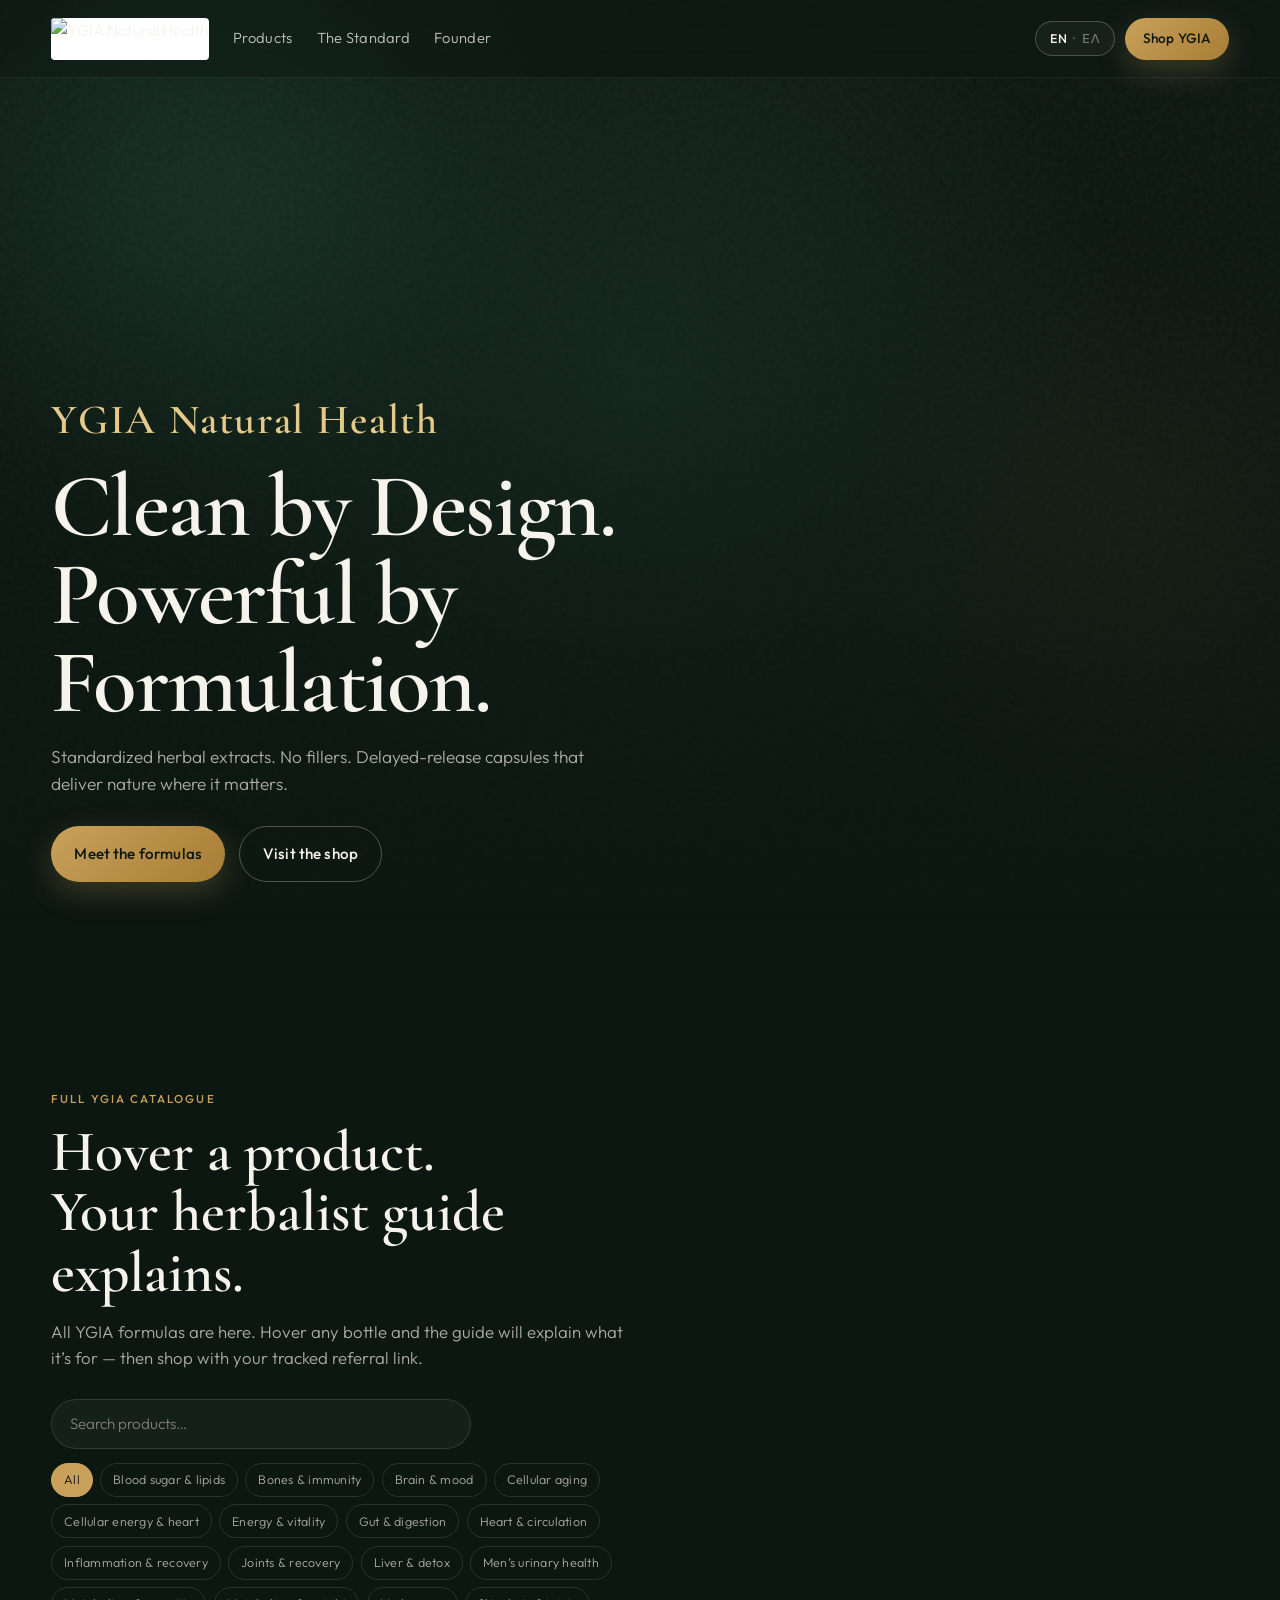
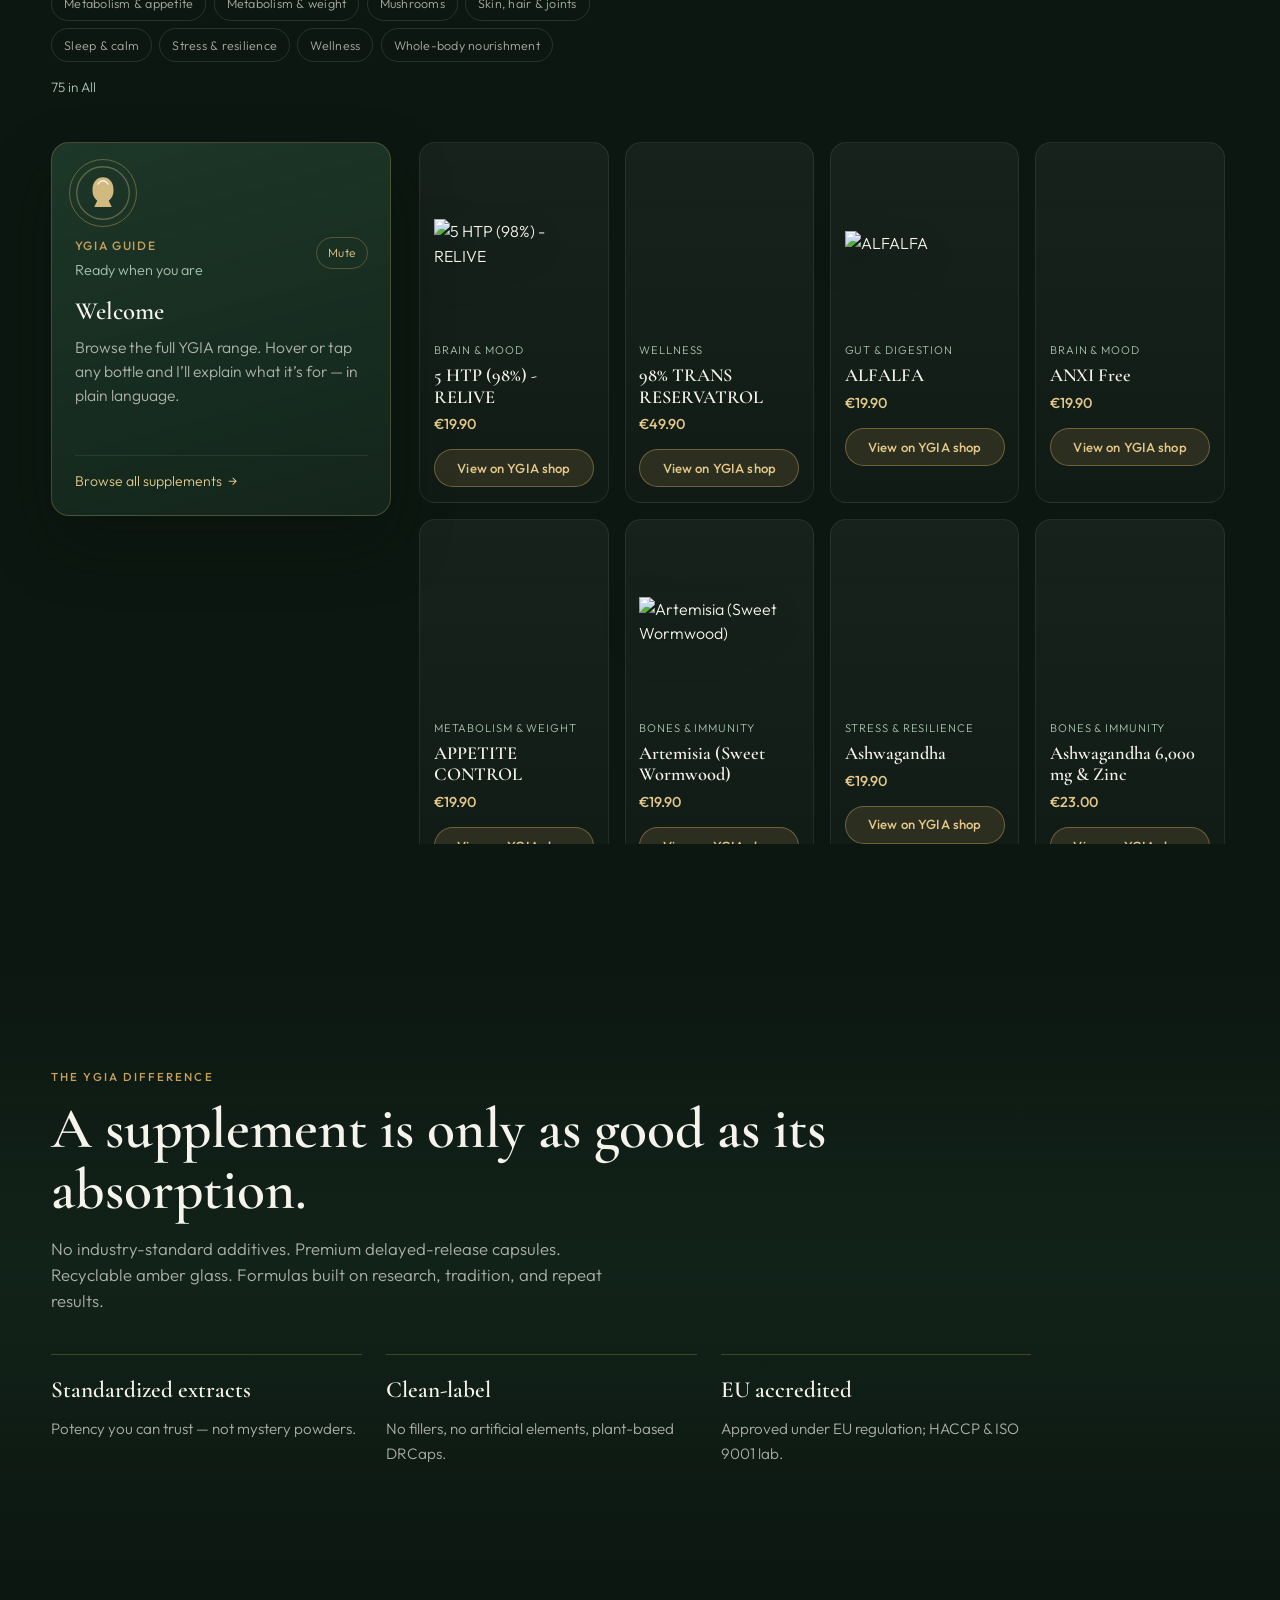
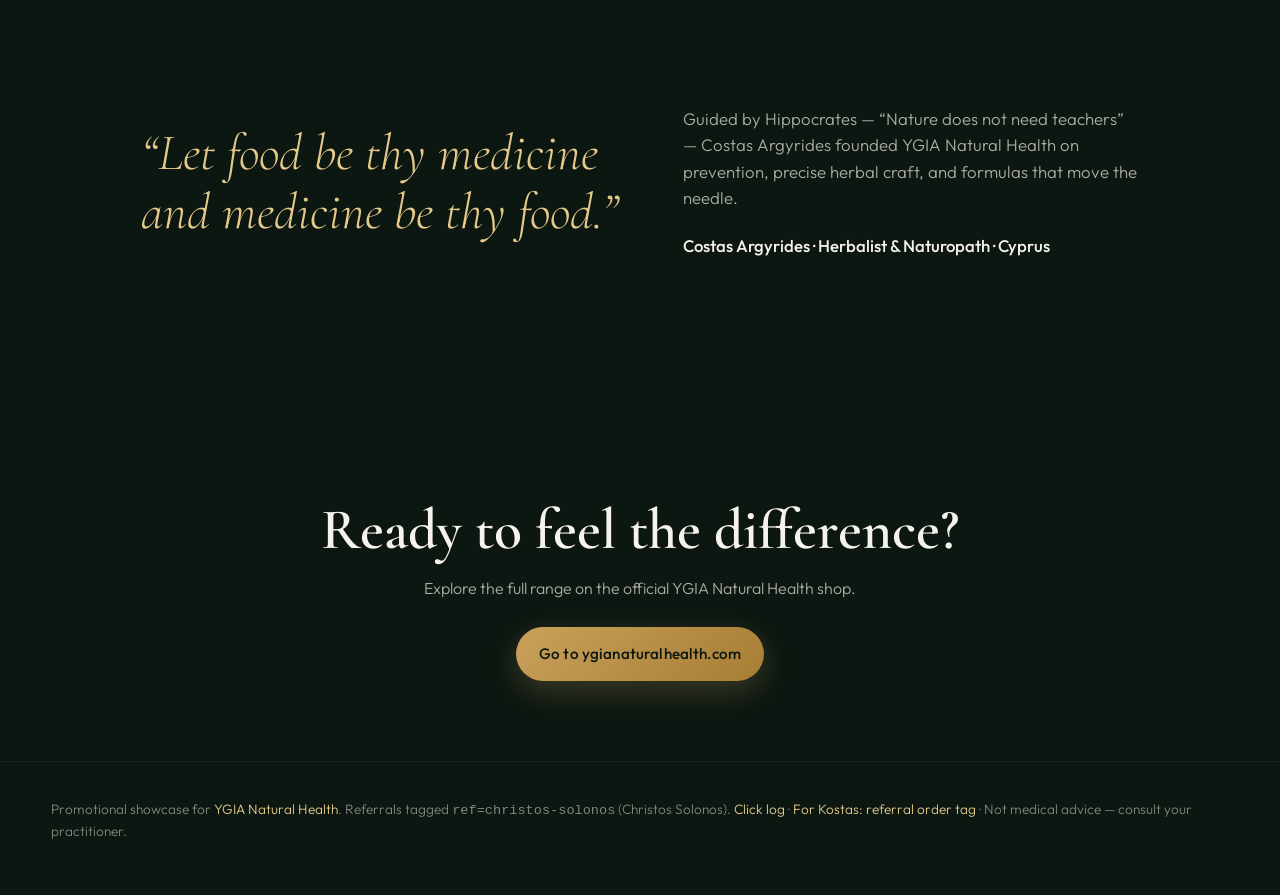
==== commit b9d845f9: "Add Greek language toggle for page copy Co-authored-by: Cursor <cursoragent@cursor.com>" ====
--- a/index.html
+++ b/index.html
@@ -10,7 +10,7 @@
   <link rel="preconnect" href="https://fonts.googleapis.com" />
   <link rel="preconnect" href="https://fonts.gstatic.com" crossorigin />
   <link href="https://fonts.googleapis.com/css2?family=Cormorant+Garamond:ital,wght@0,500;0,600;0,700;1,500&family=Outfit:wght@300;400;500;600&display=swap" rel="stylesheet" />
-  <link rel="stylesheet" href="styles.css?v=shopbtn1" />
+  <link rel="stylesheet" href="styles.css?v=lang1" />
 </head>
 <body>
   <div class="ambient" aria-hidden="true">
@@ -24,11 +24,18 @@
       <img src="https://cdn.shopify.com/s/files/1/2675/6274/files/YGIA_NATURAL_LOGO-01.jpg?height=120&width=240" alt="YGIA Natural Health" />
     </a>
     <nav class="nav" id="site-nav">
-      <a href="#products">Products</a>
-      <a href="#standard">The Standard</a>
-      <a href="#founder">Founder</a>
+      <a href="#products" data-i18n="nav.products">Products</a>
+      <a href="#standard" data-i18n="nav.standard">The Standard</a>
+      <a href="#founder" data-i18n="nav.founder">Founder</a>
     </nav>
-    <a class="btn btn--small header-shop" href="https://ygianaturalhealth.com/collections/all-products" target="_blank" rel="noopener" data-affiliate-link="header-shop">Shop YGIA</a>
+    <div class="header-actions">
+      <button type="button" class="lang-toggle" id="lang-toggle" aria-pressed="false" title="Ελληνικά">
+        <span class="lang-toggle__current">EN</span>
+        <span class="lang-toggle__sep" aria-hidden="true">·</span>
+        <span class="lang-toggle__other">ΕΛ</span>
+      </button>
+      <a class="btn btn--small header-shop" href="https://ygianaturalhealth.com/collections/all-products" target="_blank" rel="noopener" data-affiliate-link="header-shop" data-i18n="nav.shop">Shop YGIA</a>
+    </div>
     <button type="button" class="menu-toggle" id="menu-toggle" aria-expanded="false" aria-controls="site-nav" aria-label="Open menu">
       <span></span><span></span><span></span>
     </button>
@@ -55,35 +62,35 @@
       </div>
       <div class="hero__content">
         <p class="brand-mark">YGIA Natural Health</p>
-        <h1>Clean by Design.<br />Powerful by Formulation.</h1>
-        <p class="hero__lead">
+        <h1 data-i18n-html="hero.title">Clean by Design.<br />Powerful by Formulation.</h1>
+        <p class="hero__lead" data-i18n="hero.lead">
           Standardized herbal extracts. No fillers. Delayed-release capsules that deliver nature where it matters.
         </p>
         <div class="hero__actions">
-          <a class="btn" href="#products">Meet the formulas</a>
-          <a class="btn btn--ghost" href="https://ygianaturalhealth.com/" target="_blank" rel="noopener" data-affiliate-link="hero-shop">Visit the shop</a>
+          <a class="btn" href="#products" data-i18n="hero.ctaFormulas">Meet the formulas</a>
+          <a class="btn btn--ghost" href="https://ygianaturalhealth.com/" target="_blank" rel="noopener" data-affiliate-link="hero-shop" data-i18n="hero.ctaShop">Visit the shop</a>
         </div>
       </div>
     </section>
 
     <section class="products" id="products">
       <div class="section-intro">
-        <p class="eyebrow">Full YGIA catalogue</p>
-        <h2 class="headline-desktop">Hover a product.<br />Your herbalist guide explains.</h2>
-        <h2 class="headline-mobile">Choose a category.<br />Then tap a product.</h2>
-        <p class="section-copy copy-desktop">
+        <p class="eyebrow" data-i18n="products.eyebrow">Full YGIA catalogue</p>
+        <h2 class="headline-desktop" data-i18n-html="products.headlineDesktop">Hover a product.<br />Your herbalist guide explains.</h2>
+        <h2 class="headline-mobile" data-i18n-html="products.headlineMobile">Choose a category.<br />Then tap a product.</h2>
+        <p class="section-copy copy-desktop" data-i18n="products.copyDesktop">
           All YGIA formulas are here. Hover any bottle and the guide will explain what it’s for — then shop with your tracked referral link.
         </p>
-        <p class="section-copy copy-mobile">
+        <p class="section-copy copy-mobile" data-i18n="products.copyMobile">
           Pick a health category first to keep the list short. Then tap a bottle to hear what it’s for.
         </p>
         <div class="catalog-tools">
-          <button type="button" class="category-back" id="category-back" hidden>
+          <button type="button" class="category-back" id="category-back" hidden data-i18n="products.backCategories">
             ← All categories
           </button>
           <label class="catalog-search" id="catalog-search-wrap">
-            <span class="visually-hidden">Search products</span>
-            <input id="product-search" type="search" placeholder="Search products…" autocomplete="off" />
+            <span class="visually-hidden" data-i18n="products.searchLabel">Search products</span>
+            <input id="product-search" type="search" placeholder="Search products…" autocomplete="off" data-i18n-placeholder="products.searchPlaceholder" />
           </label>
           <div class="catalog-filters" id="product-filters" role="tablist" aria-label="Product categories"></div>
           <p class="catalog-count" id="product-count"></p>
@@ -106,10 +113,10 @@
             </div>
             <div class="guide__header">
               <div class="guide__meta">
-                <p class="guide__label">YGIA Guide</p>
+                <p class="guide__label" data-i18n="guide.label">YGIA Guide</p>
                 <p class="guide__status" id="guide-status">Ready when you are</p>
               </div>
-              <button type="button" class="guide__mute" id="guide-mute" aria-pressed="false" title="Mute voice">Mute</button>
+              <button type="button" class="guide__mute" id="guide-mute" aria-pressed="false" title="Mute voice" data-i18n="guide.mute">Mute</button>
             </div>
           </div>
           <div class="guide__speech">
@@ -129,23 +136,23 @@
 
     <section class="standard" id="standard">
       <div class="standard__inner">
-        <p class="eyebrow">The YGIA difference</p>
-        <h2>A supplement is only as good as its absorption.</h2>
-        <p class="section-copy">
+        <p class="eyebrow" data-i18n="standard.eyebrow">The YGIA difference</p>
+        <h2 data-i18n="standard.title">A supplement is only as good as its absorption.</h2>
+        <p class="section-copy" data-i18n="standard.copy">
           No industry-standard additives. Premium delayed-release capsules. Recyclable amber glass. Formulas built on research, tradition, and repeat results.
         </p>
         <ul class="pillars">
           <li>
-            <strong>Standardized extracts</strong>
-            <span>Potency you can trust — not mystery powders.</span>
+            <strong data-i18n="standard.p1title">Standardized extracts</strong>
+            <span data-i18n="standard.p1body">Potency you can trust — not mystery powders.</span>
           </li>
           <li>
-            <strong>Clean-label</strong>
-            <span>No fillers, no artificial elements, plant-based DRCaps.</span>
+            <strong data-i18n="standard.p2title">Clean-label</strong>
+            <span data-i18n="standard.p2body">No fillers, no artificial elements, plant-based DRCaps.</span>
           </li>
           <li>
-            <strong>EU accredited</strong>
-            <span>Approved under EU regulation; HACCP &amp; ISO 9001 lab.</span>
+            <strong data-i18n="standard.p3title">EU accredited</strong>
+            <span data-i18n="standard.p3body">Approved under EU regulation; HACCP &amp; ISO 9001 lab.</span>
           </li>
         </ul>
       </div>
@@ -153,31 +160,31 @@
 
     <section class="founder" id="founder">
       <blockquote>
-        <p>“Let food be thy medicine and medicine be thy food.”</p>
+        <p data-i18n="founder.quote">“Let food be thy medicine and medicine be thy food.”</p>
       </blockquote>
       <div class="founder__body">
-        <p>
+        <p data-i18n="founder.body">
           Guided by Hippocrates — “Nature does not need teachers” — Costas Argyrides founded YGIA Natural Health on prevention, precise herbal craft, and formulas that move the needle.
         </p>
-        <p class="founder__name">Costas Argyrides · Herbalist &amp; Naturopath · Cyprus</p>
+        <p class="founder__name" data-i18n="founder.name">Costas Argyrides · Herbalist &amp; Naturopath · Cyprus</p>
       </div>
     </section>
 
     <section class="closing">
-      <h2>Ready to feel the difference?</h2>
-      <p>Explore the full range on the official YGIA Natural Health shop.</p>
-      <a class="btn" href="https://ygianaturalhealth.com/" target="_blank" rel="noopener" data-affiliate-link="closing-shop">Go to ygianaturalhealth.com</a>
+      <h2 data-i18n="closing.title">Ready to feel the difference?</h2>
+      <p data-i18n="closing.copy">Explore the full range on the official YGIA Natural Health shop.</p>
+      <a class="btn" href="https://ygianaturalhealth.com/" target="_blank" rel="noopener" data-affiliate-link="closing-shop" data-i18n="closing.cta">Go to ygianaturalhealth.com</a>
     </section>
   </main>
 
   <nav class="mobile-dock" aria-label="Mobile shortcuts">
-    <a href="#products">Products</a>
-    <a href="https://ygianaturalhealth.com/collections/all-products" target="_blank" rel="noopener" data-affiliate-link="mobile-dock-shop">Shop</a>
-    <a href="#founder">About</a>
+    <a href="#products" data-i18n="dock.products">Products</a>
+    <a href="https://ygianaturalhealth.com/collections/all-products" target="_blank" rel="noopener" data-affiliate-link="mobile-dock-shop" data-i18n="dock.shop">Shop</a>
+    <a href="#founder" data-i18n="dock.about">About</a>
   </nav>
 
   <footer class="site-footer">
-    <p>
+    <p data-i18n-html="footer.html">
       Promotional showcase for
       <a href="https://ygianaturalhealth.com/" target="_blank" rel="noopener" data-affiliate-link="footer">YGIA Natural Health</a>.
       Referrals tagged <code>ref=christos-solonos</code> (Christos Solonos).
@@ -190,6 +197,7 @@
 
   <script src="affiliate.js"></script>
   <script src="products.js"></script>
+  <script src="i18n.js"></script>
   <script src="app.js"></script>
 </body>
 </html>
--- a/styles.css
+++ b/styles.css
@@ -165,6 +165,53 @@
   font-size: 0.85rem;
 }
 
+.header-actions {
+  display: flex;
+  align-items: center;
+  gap: 0.65rem;
+  margin-left: auto;
+}
+
+.lang-toggle {
+  display: inline-flex;
+  align-items: center;
+  gap: 0.35rem;
+  padding: 0.55rem 0.85rem;
+  border-radius: 999px;
+  border: 1px solid rgba(246, 243, 236, 0.22);
+  background: rgba(255, 255, 255, 0.04);
+  color: var(--ivory);
+  font-family: inherit;
+  font-size: 0.78rem;
+  font-weight: 500;
+  letter-spacing: 0.08em;
+  cursor: pointer;
+  transition: border-color 0.2s ease, background 0.2s ease, color 0.2s ease;
+}
+
+.lang-toggle:hover {
+  border-color: rgba(201, 161, 91, 0.55);
+  color: var(--amber-soft);
+}
+
+.lang-toggle[aria-pressed="true"] {
+  border-color: rgba(201, 161, 91, 0.7);
+  background: rgba(201, 161, 91, 0.12);
+  color: var(--amber-soft);
+}
+
+.lang-toggle__current {
+  opacity: 1;
+}
+
+.lang-toggle__other {
+  opacity: 0.45;
+}
+
+.lang-toggle__sep {
+  opacity: 0.35;
+}
+
 .btn--ghost {
   background: transparent;
   color: var(--ivory);
@@ -901,6 +948,16 @@
     height: 34px;
   }
 
+  .header-actions {
+    margin-left: auto;
+    gap: 0.45rem;
+  }
+
+  .lang-toggle {
+    padding: 0.5rem 0.7rem;
+    font-size: 0.72rem;
+  }
+
   .menu-toggle {
     display: inline-flex;
     flex-direction: column;
@@ -908,7 +965,7 @@
     gap: 5px;
     width: 42px;
     height: 42px;
-    margin-left: auto;
+    margin-left: 0;
     border: 1px solid rgba(255, 255, 255, 0.14);
     border-radius: 12px;
     background: rgba(255, 255, 255, 0.04);
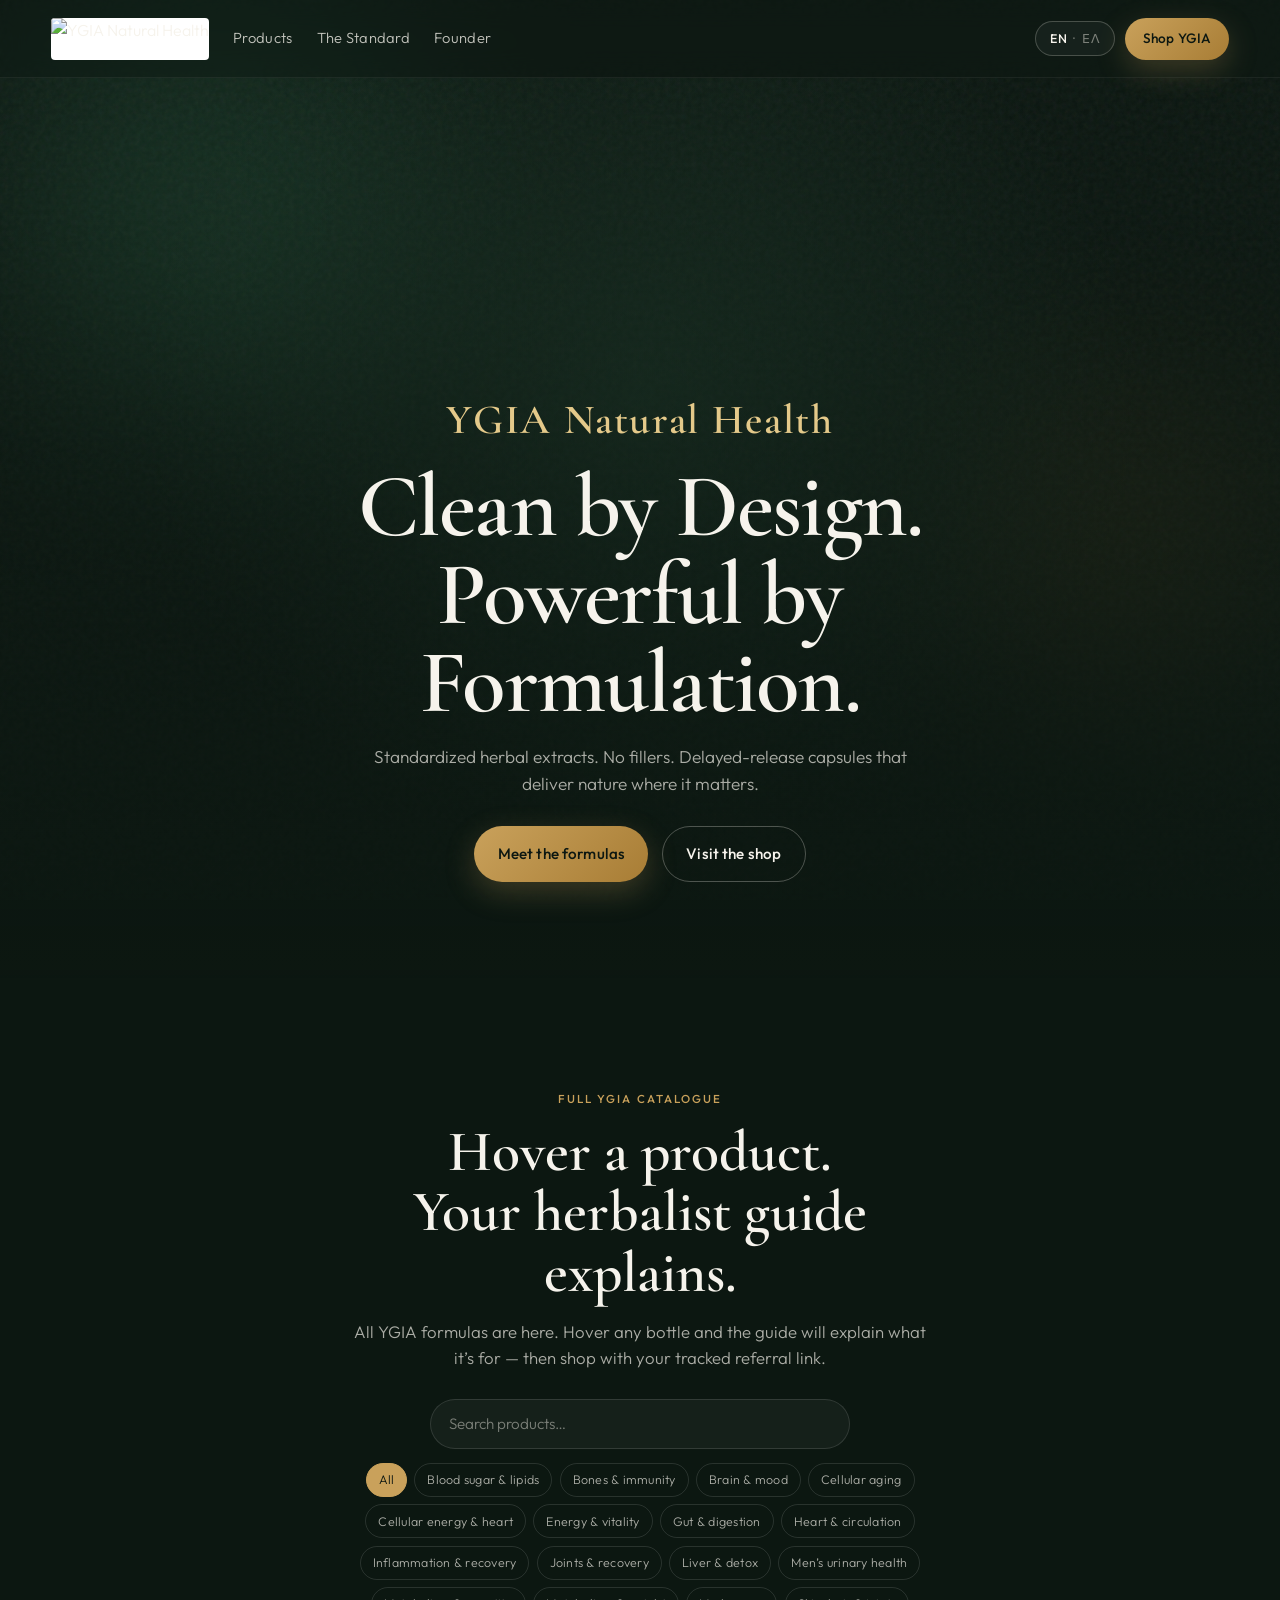
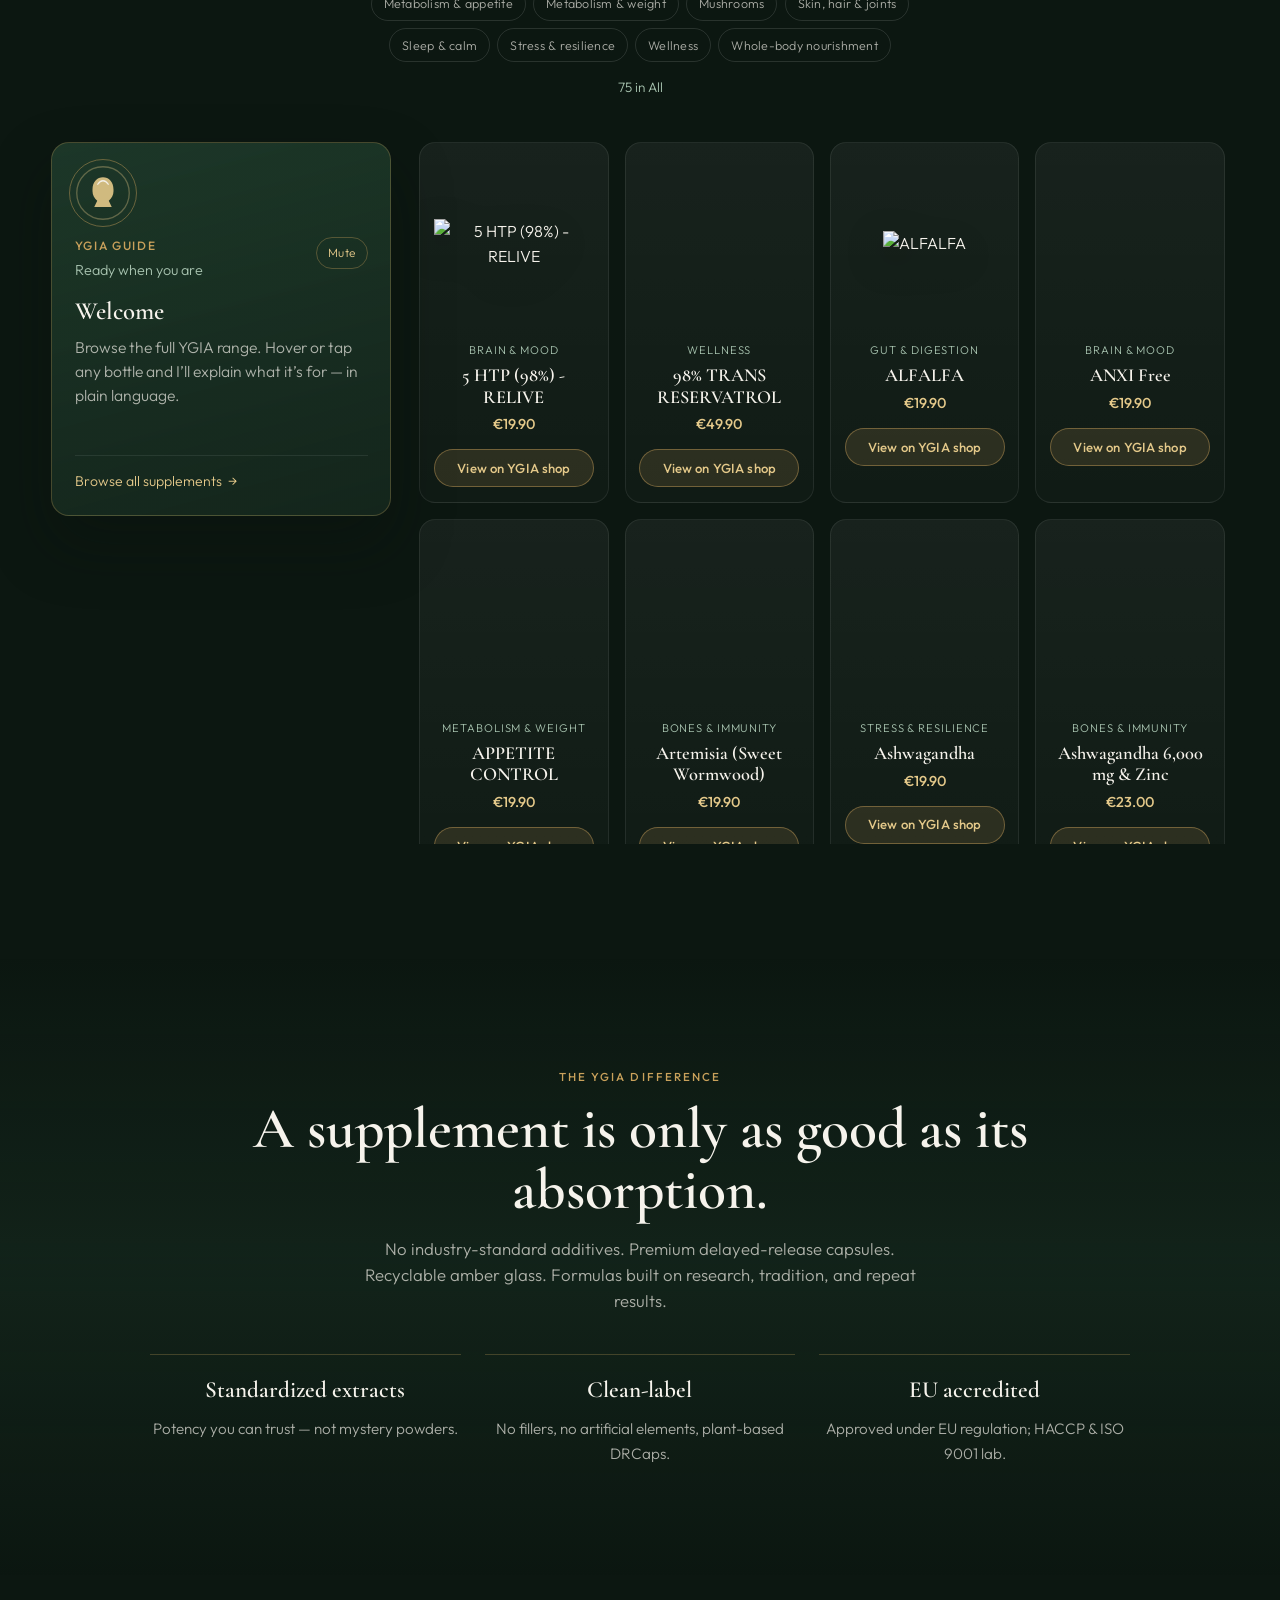
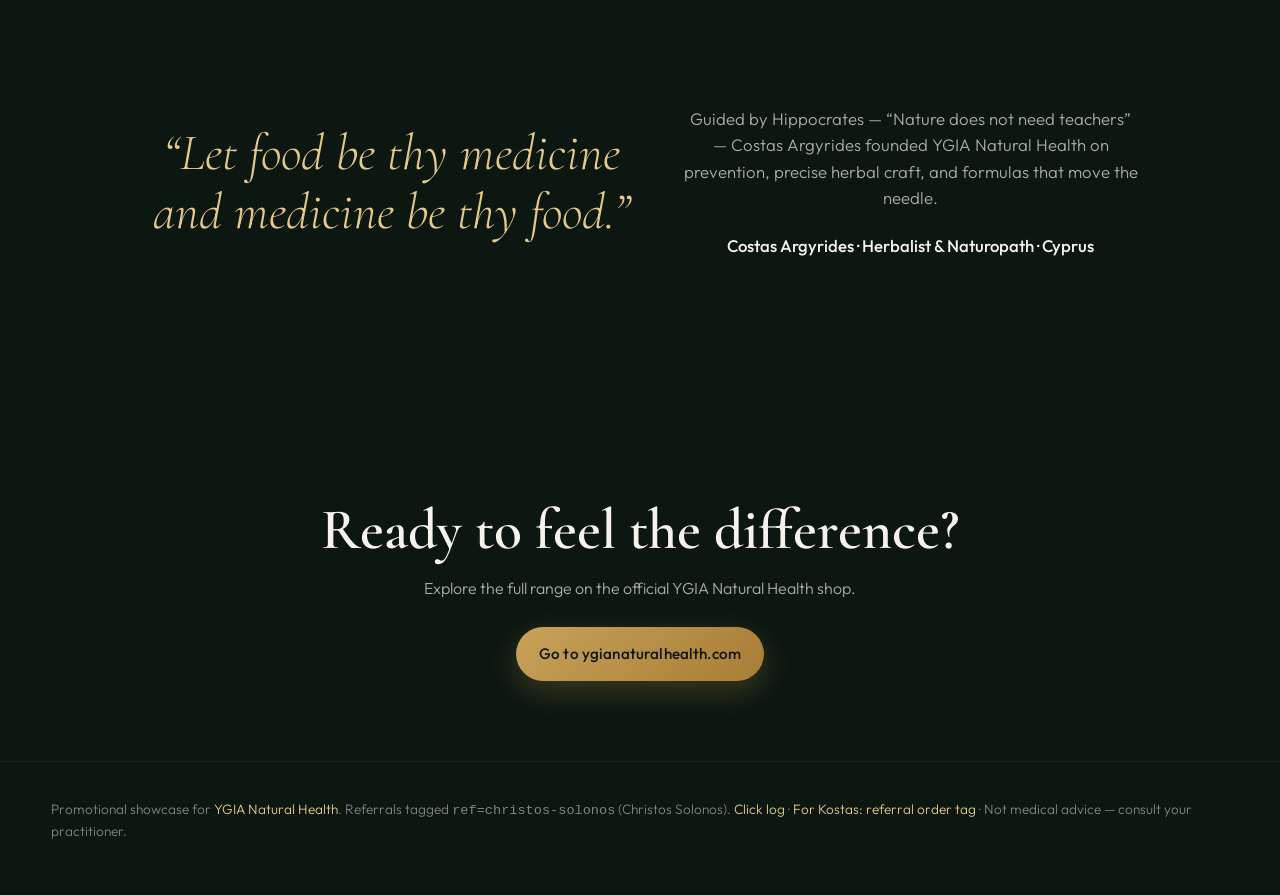
==== commit 364df39f: "Center page text and product copy Co-authored-by: Cursor <cursoragent@cursor.com>" ====
--- a/index.html
+++ b/index.html
@@ -10,7 +10,7 @@
   <link rel="preconnect" href="https://fonts.googleapis.com" />
   <link rel="preconnect" href="https://fonts.gstatic.com" crossorigin />
   <link href="https://fonts.googleapis.com/css2?family=Cormorant+Garamond:ital,wght@0,500;0,600;0,700;1,500&family=Outfit:wght@300;400;500;600&display=swap" rel="stylesheet" />
-  <link rel="stylesheet" href="styles.css?v=lang1" />
+  <link rel="stylesheet" href="styles.css?v=center1" />
 </head>
 <body>
   <div class="ambient" aria-hidden="true">
@@ -197,6 +197,7 @@
 
   <script src="affiliate.js"></script>
   <script src="products.js"></script>
+  <script src="agents-el.js"></script>
   <script src="i18n.js"></script>
   <script src="app.js"></script>
 </body>
--- a/styles.css
+++ b/styles.css
@@ -287,6 +287,8 @@
 
 .hero__content {
   max-width: 720px;
+  margin-inline: auto;
+  text-align: center;
   animation: rise 1s ease both;
 }
 
@@ -312,13 +314,14 @@
   max-width: 34rem;
   font-size: 1.08rem;
   color: var(--muted);
-  margin: 0 0 1.8rem;
+  margin: 0 auto 1.8rem;
 }
 
 .hero__actions {
   display: flex;
   flex-wrap: wrap;
   gap: 0.85rem;
+  justify-content: center;
 }
 
 @keyframes rise {
@@ -335,7 +338,8 @@
 
 .section-intro {
   max-width: 640px;
-  margin-bottom: 2.75rem;
+  margin: 0 auto 2.75rem;
+  text-align: center;
 }
 
 .eyebrow {
@@ -360,7 +364,7 @@
 .section-copy {
   color: var(--muted);
   max-width: 36rem;
-  margin: 0;
+  margin: 0 auto;
   font-size: 1.05rem;
 }
 
@@ -380,6 +384,13 @@
   display: grid;
   gap: 0.9rem;
   max-width: 920px;
+  margin-inline: auto;
+  justify-items: center;
+}
+
+.catalog-search {
+  width: 100%;
+  max-width: 420px;
 }
 
 .catalog-search input {
@@ -408,6 +419,7 @@
   display: flex;
   flex-wrap: wrap;
   gap: 0.45rem;
+  justify-content: center;
 }
 
 .catalog-filters button {
@@ -435,6 +447,7 @@
   margin: 0;
   color: var(--sage);
   font-size: 0.85rem;
+  text-align: center;
 }
 
 .category-back {
@@ -678,7 +691,7 @@
   border-radius: 16px;
   padding: 1rem 0.85rem 0.95rem;
   color: inherit;
-  text-align: left;
+  text-align: center;
   transition: transform 0.25s ease, border-color 0.25s ease, background 0.25s ease;
   display: flex;
   flex-direction: column;
@@ -691,12 +704,13 @@
   background: transparent;
   color: inherit;
   font: inherit;
-  text-align: left;
+  text-align: center;
   padding: 0;
   cursor: pointer;
   width: 100%;
   display: flex;
   flex-direction: column;
+  align-items: center;
 }
 
 .product:hover,
@@ -784,6 +798,12 @@
 
 .standard__inner {
   max-width: 980px;
+  margin-inline: auto;
+  text-align: center;
+}
+
+.standard__inner .section-copy {
+  margin-inline: auto;
 }
 
 .pillars {
@@ -798,6 +818,7 @@
 .pillars li {
   padding-top: 1.1rem;
   border-top: 1px solid var(--line);
+  text-align: center;
 }
 
 .pillars strong {
@@ -820,6 +841,7 @@
   align-items: center;
   max-width: 1100px;
   margin: 0 auto;
+  text-align: center;
 }
 
 .founder blockquote {
